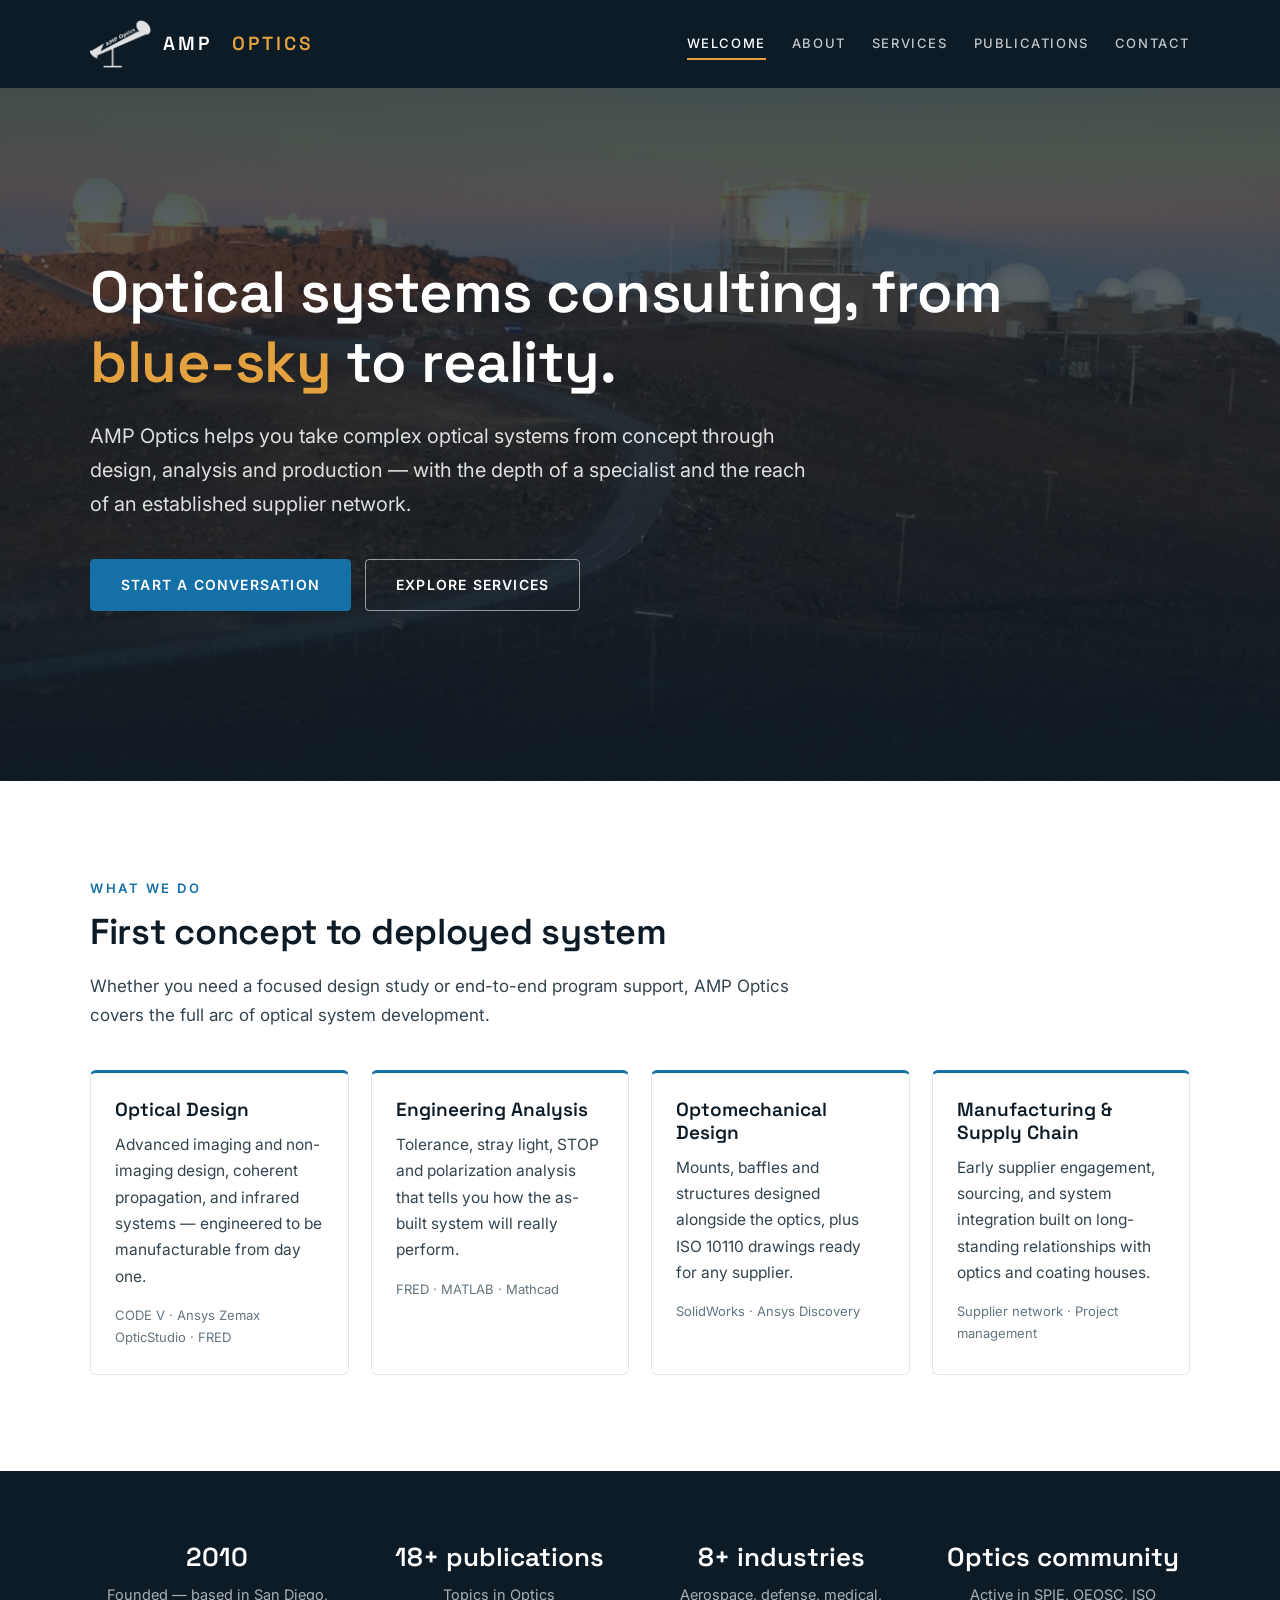
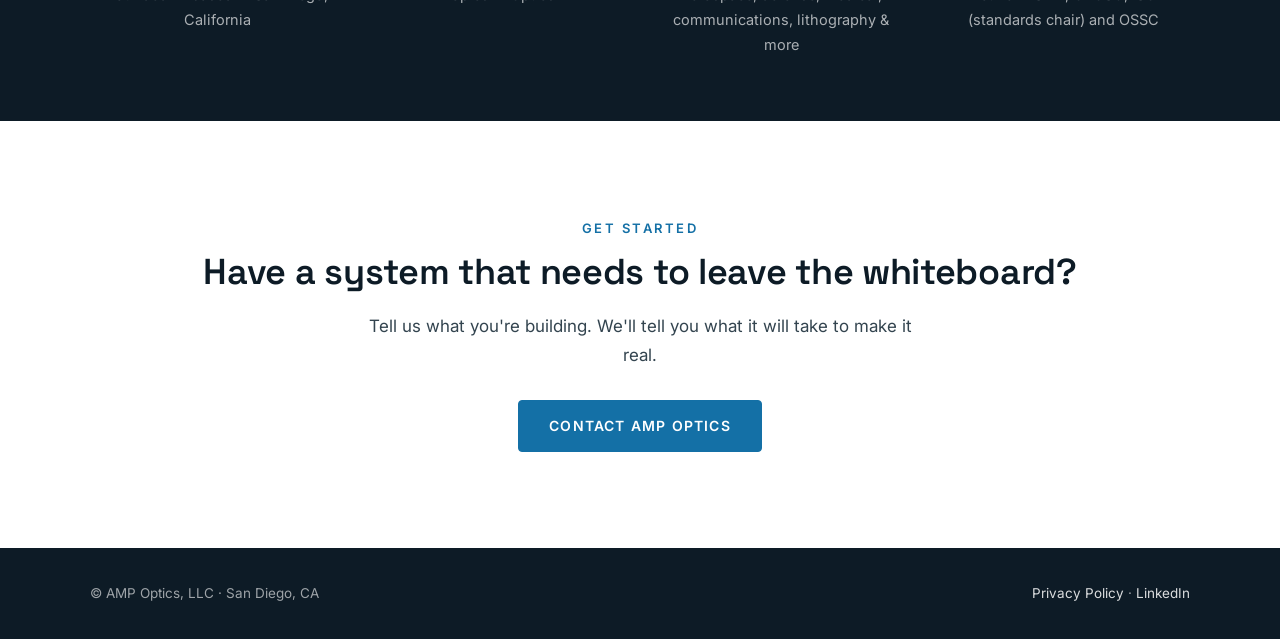
==== index.html @ 13686db1 "Logo lockup in header, homepage strip revisions, About heading - Header brand is now a lockup: logo " ====
<!DOCTYPE html>
<html lang="en">
<head>
  <meta charset="utf-8">
  <meta name="viewport" content="width=device-width, initial-scale=1">
  <title>AMP Optics — Optical Systems Consulting | Blue-Sky to Reality</title>
  <meta name="description" content="AMP Optics, LLC is a San Diego optical engineering consultancy taking complex optical systems from concept through design, analysis and production. Founded 2010.">
  <link rel="canonical" href="https://www.amp-optics.com/">
  <meta property="og:type" content="website">
  <meta property="og:title" content="AMP Optics — Optical Systems Consulting">
  <meta property="og:description" content="Optical design and analysis consulting, from blue-sky concept to production reality.">
  <meta property="og:url" content="https://www.amp-optics.com/">
  <meta property="og:image" content="https://www.amp-optics.com/assets/hero.jpg">
  <link rel="icon" href="/assets/favicon.ico">
  <link rel="preconnect" href="https://fonts.googleapis.com">
  <link rel="preconnect" href="https://fonts.gstatic.com" crossorigin>
  <link href="https://fonts.googleapis.com/css2?family=Inter:wght@400;500;600&family=Space+Grotesk:wght@500;600&display=swap" rel="stylesheet">
  <link rel="stylesheet" href="/assets/style.css?v=3">
  <script type="application/ld+json">
  {
    "@context": "https://schema.org",
    "@type": "ProfessionalService",
    "name": "AMP Optics, LLC",
    "url": "https://www.amp-optics.com/",
    "description": "Optical systems design and analysis consultancy — optical design, tolerance and stray light analysis, STOP analysis, optomechanical design, and manufacturing support.",
    "foundingDate": "2010",
    "areaServed": "United States",
    "address": { "@type": "PostalAddress", "addressLocality": "San Diego", "addressRegion": "CA", "addressCountry": "US" },
    "sameAs": ["https://www.linkedin.com/in/adam-phenis-612ab2/"]
  }
  </script>
</head>
<body>
  <header>
    <div class="header-inner">
      <a class="wordmark" href="/"><img src="/assets/logo-white.png" alt="">AMP<span>&nbsp;Optics</span></a>
      <nav>
        <a href="/" class="active">Welcome</a>
        <a href="/about-us/">About</a>
        <a href="/services/">Services</a>
        <a href="/publications/">Publications</a>
        <a href="/contact-us/">Contact</a>
      </nav>
    </div>
  </header>

  <div class="hero">
    <div class="hero-inner">
      <h1>Optical systems consulting, from <em>blue&#8209;sky</em> to reality.</h1>
      <p>AMP Optics helps you take complex optical systems from concept through design, analysis and production — with the depth of a specialist and the reach of an established supplier network.</p>
      <div class="hero-cta">
        <a class="btn btn-primary" href="/contact-us/">Start a conversation</a>
        <a class="btn btn-ghost" href="/services/">Explore services</a>
      </div>
    </div>
  </div>

  <section>
    <div class="section-inner">
      <span class="kicker">What we do</span>
      <h2>First concept to deployed system</h2>
      <p style="max-width:44em">Whether you need a focused design study or end-to-end program support, AMP Optics covers the full arc of optical system development.</p>
      <div class="card-grid">
        <div class="card">
          <h3>Optical Design</h3>
          <p>Advanced imaging and non-imaging design, coherent propagation, and infrared systems — engineered to be manufacturable from day one.</p>
          <span class="tools">CODE V · Ansys Zemax OpticStudio · FRED</span>
        </div>
        <div class="card">
          <h3>Engineering Analysis</h3>
          <p>Tolerance, stray light, STOP and polarization analysis that tells you how the as-built system will really perform.</p>
          <span class="tools">FRED · MATLAB · Mathcad</span>
        </div>
        <div class="card">
          <h3>Optomechanical Design</h3>
          <p>Mounts, baffles and structures designed alongside the optics, plus ISO 10110 drawings ready for any supplier.</p>
          <span class="tools">SolidWorks · Ansys Discovery</span>
        </div>
        <div class="card">
          <h3>Manufacturing &amp; Supply Chain</h3>
          <p>Early supplier engagement, sourcing, and system integration built on long-standing relationships with optics and coating houses.</p>
          <span class="tools">Supplier network · Project management</span>
        </div>
      </div>
    </div>
  </section>

  <div class="strip">
    <div class="section-inner">
      <div class="stat"><b>2010</b>Founded &mdash; based in San Diego, California</div>
      <a class="stat" href="/publications/"><b>18+ publications</b>Topics in Optics</a>
      <div class="stat"><b>8+ industries</b>Aerospace, defense, medical, communications, lithography &amp; more</div>
      <div class="stat"><b>Optics community</b>Active in SPIE, OEOSC, ISO (standards chair) and OSSC</div>
    </div>
  </div>

  <section class="cta-band">
    <div class="section-inner">
      <span class="kicker">Get started</span>
      <h2>Have a system that needs to leave the whiteboard?</h2>
      <p>Tell us what you're building. We'll tell you what it will take to make it real.</p>
      <a class="btn btn-primary" href="/contact-us/">Contact AMP Optics</a>
    </div>
  </section>

  <footer>
    <div class="footer-inner">
      <span>&copy; AMP Optics, LLC &middot; San Diego, CA</span>
      <span><a href="/privacy/">Privacy Policy</a> &middot; <a href="https://www.linkedin.com/in/adam-phenis-612ab2/" rel="noopener">LinkedIn</a></span>
    </div>
  </footer>
</body>
</html>
---- assets/style.css ----
/* AMP Optics — 2026 refresh
   Space Grotesk headings / Inter body, dark hero, light content pages. */

:root {
  --ink: #0d1b26;        /* near-black navy — headers, footer, hero base */
  --ink-soft: #22384a;
  --paper: #ffffff;
  --paper-alt: #f4f7f9;
  --body: #33444f;
  --muted: #64757f;
  --accent: #1470a6;     /* heritage blue, refined */
  --accent-dark: #0e5580;
  --amber: #e3a13f;      /* sunset accent, used sparingly */
  --line: #e2e8ec;
}

* { margin: 0; padding: 0; box-sizing: border-box; }

html { scroll-behavior: smooth; -webkit-text-size-adjust: 100%; }

body {
  font-family: 'Inter', 'Helvetica Neue', Arial, sans-serif;
  font-weight: 400;
  font-size: 17px;
  color: var(--body);
  background: var(--paper);
  line-height: 1.7;
  display: flex;
  flex-direction: column;
  min-height: 100vh;
}

h1, h2, h3, .wordmark {
  font-family: 'Space Grotesk', 'Inter', sans-serif;
  color: var(--ink);
  line-height: 1.2;
}

/* ---------- Header / nav ---------- */

header {
  background: var(--ink);
  padding: 0 clamp(20px, 5vw, 56px);
}

.header-inner {
  max-width: 1100px;
  margin: 0 auto;
  display: flex;
  align-items: center;
  justify-content: space-between;
  flex-wrap: wrap;
  gap: 8px 24px;
  padding: 20px 0;
}

.wordmark {
  display: flex;
  align-items: center;
  gap: 12px;
  text-decoration: none;
  white-space: nowrap;
  color: #fff;
  font-size: 19px;
  font-weight: 600;
  letter-spacing: 3px;
  text-transform: uppercase;
}

.wordmark img {
  height: 48px;
  width: auto;
  display: block;
}

.wordmark span { color: var(--amber); }

nav {
  display: flex;
  flex-wrap: wrap;
  gap: 4px 26px;
}

nav a {
  color: rgba(255, 255, 255, 0.75);
  text-decoration: none;
  font-size: 13px;
  font-weight: 500;
  letter-spacing: 1.6px;
  text-transform: uppercase;
  padding: 4px 0;
  border-bottom: 2px solid transparent;
  transition: color 0.15s ease, border-color 0.15s ease;
}

nav a:hover { color: #fff; }
nav a.active { color: #fff; border-bottom-color: var(--amber); }

/* ---------- Hero (homepage) ---------- */

.hero {
  background:
    linear-gradient(180deg, rgba(13, 27, 38, 0.78) 0%, rgba(13, 27, 38, 0.55) 55%, rgba(13, 27, 38, 0.82) 100%),
    url('hero.jpg') center 35% / cover no-repeat;
  padding: clamp(90px, 14vw, 170px) clamp(20px, 5vw, 56px);
}

.hero-inner { max-width: 1100px; margin: 0 auto; }

.hero h1 {
  color: #fff;
  font-size: clamp(34px, 5.2vw, 58px);
  font-weight: 600;
  max-width: 17em;
  letter-spacing: -0.5px;
}

.hero h1 em {
  font-style: normal;
  color: var(--amber);
}

.hero p {
  color: rgba(255, 255, 255, 0.85);
  font-size: clamp(17px, 2vw, 20px);
  max-width: 36em;
  margin-top: 22px;
}

.hero-cta { margin-top: 38px; display: flex; flex-wrap: wrap; gap: 14px; }

.btn {
  display: inline-block;
  padding: 13px 30px;
  border-radius: 4px;
  font-size: 14px;
  font-weight: 600;
  letter-spacing: 1.2px;
  text-transform: uppercase;
  text-decoration: none;
  transition: background 0.15s ease, color 0.15s ease, border-color 0.15s ease;
}

.btn-primary { background: var(--accent); color: #fff; border: 1px solid var(--accent); }
.btn-primary:hover { background: var(--accent-dark); border-color: var(--accent-dark); }

.btn-ghost { background: transparent; color: #fff; border: 1px solid rgba(255, 255, 255, 0.55); }
.btn-ghost:hover { border-color: #fff; }

/* ---------- Sections ---------- */

section { padding: clamp(56px, 8vw, 96px) clamp(20px, 5vw, 56px); }

.section-inner { max-width: 1100px; margin: 0 auto; }

.section-alt { background: var(--paper-alt); }

.kicker {
  display: block;
  font-size: 13px;
  font-weight: 600;
  letter-spacing: 2.5px;
  text-transform: uppercase;
  color: var(--accent);
  margin-bottom: 12px;
}

section h2 {
  font-size: clamp(26px, 3.4vw, 36px);
  font-weight: 600;
  margin-bottom: 18px;
  letter-spacing: -0.3px;
}

.card-grid {
  display: grid;
  grid-template-columns: repeat(auto-fit, minmax(230px, 1fr));
  gap: 22px;
  margin-top: 40px;
}

.card {
  background: var(--paper);
  border: 1px solid var(--line);
  border-top: 3px solid var(--accent);
  border-radius: 6px;
  padding: 26px 24px;
}

.card h3 { font-size: 19px; font-weight: 600; margin-bottom: 10px; }

.card p { font-size: 15.5px; color: var(--body); }

.card .tools {
  display: block;
  margin-top: 14px;
  font-size: 13px;
  color: var(--muted);
}

/* Credibility strip */

.strip {
  background: var(--ink);
  padding: clamp(40px, 6vw, 64px) clamp(20px, 5vw, 56px);
}

.strip .section-inner {
  display: grid;
  grid-template-columns: repeat(auto-fit, minmax(200px, 1fr));
  gap: 28px;
  text-align: center;
}

.strip .stat b {
  display: block;
  font-family: 'Space Grotesk', sans-serif;
  font-size: 26px;
  font-weight: 600;
  color: #fff;
  margin-bottom: 4px;
}

.strip .stat {
  color: rgba(255, 255, 255, 0.65);
  font-size: 14.5px;
}

.strip a.stat { text-decoration: none; transition: color 0.15s ease; }
.strip a.stat:hover { color: rgba(255, 255, 255, 0.9); }
.strip a.stat:hover b { text-decoration: underline; text-underline-offset: 4px; }

/* CTA band */

.cta-band { text-align: center; }

.cta-band p { max-width: 34em; margin: 0 auto 30px; }

/* ---------- Content pages ---------- */

.page-head {
  background: var(--ink);
  padding: clamp(44px, 7vw, 80px) clamp(20px, 5vw, 56px);
}

.page-head .section-inner { max-width: 820px; }

.contact-head .section-inner {
  max-width: 1000px;
  display: flex;
  align-items: center;
  justify-content: space-between;
  gap: 24px;
}

.contact-head .head-text { max-width: 38em; }

.contact-head .head-art { flex: 0 0 auto; }

.contact-head .head-art svg { display: block; width: 220px; height: auto; }

@media (max-width: 720px) {
  .contact-head .head-art { display: none; }
}

.page-head h1 {
  color: #fff;
  font-size: clamp(30px, 4.4vw, 46px);
  font-weight: 600;
  letter-spacing: -0.4px;
}

.page-head p {
  color: rgba(255, 255, 255, 0.75);
  margin-top: 12px;
  max-width: 38em;
}

main.content {
  flex: 1;
  width: 100%;
  max-width: 820px;
  margin: 0 auto;
  padding: clamp(44px, 6vw, 72px) 24px;
}

main.content h2 {
  font-size: 24px;
  font-weight: 600;
  margin: 40px 0 14px;
}

main.content h2:first-child { margin-top: 0; }

main.content p { margin-bottom: 18px; }

main.content ul { margin: 0 0 18px 22px; }

main.content li { margin-bottom: 9px; }

main.content a { color: var(--accent); text-underline-offset: 3px; }
main.content a:hover { color: var(--accent-dark); }

blockquote {
  margin: 34px 0;
  padding: 24px 28px;
  background: var(--paper-alt);
  border-left: 4px solid var(--amber);
  border-radius: 0 6px 6px 0;
}

blockquote p {
  font-size: 18px;
  font-style: italic;
  color: var(--ink-soft);
  margin-bottom: 10px;
}

blockquote cite {
  font-style: normal;
  font-size: 14.5px;
  color: var(--muted);
}

/* Services */

.svc { margin-bottom: 36px; }

.svc h2 { margin-bottom: 8px; }

.svc .tools { font-size: 14px; color: var(--muted); margin-top: 6px; }

.brochures {
  margin-top: 44px;
  padding: 22px;
  background: var(--paper-alt);
  border: 1px solid var(--line);
  border-radius: 6px;
  text-align: center;
}

/* Publications */

.pub-list { list-style: none; margin-left: 0 !important; }

.pub-list li {
  border-left: 3px solid var(--accent);
  padding: 2px 0 2px 18px;
  margin-bottom: 22px;
}

.pub-list li a { text-decoration: none; }
.pub-list li a:hover { text-decoration: underline; }

.pub-year {
  display: inline-block;
  font-size: 12.5px;
  font-weight: 600;
  letter-spacing: 1px;
  color: var(--muted);
  margin-bottom: 2px;
}

/* ---------- Contact form ---------- */

form { max-width: 560px; }

.field { margin-bottom: 22px; }

.field-row { display: flex; gap: 16px; }

.field-row .field { flex: 1; }

label {
  display: block;
  font-size: 13px;
  font-weight: 600;
  letter-spacing: 0.4px;
  margin-bottom: 6px;
  color: var(--ink);
}

label .req { color: var(--muted); font-weight: 400; }

input, textarea {
  width: 100%;
  padding: 11px 13px;
  font-family: inherit;
  font-size: 16px;
  color: var(--ink);
  background: #fff;
  border: 1px solid #c6d0d7;
  border-radius: 4px;
  transition: border-color 0.15s ease, box-shadow 0.15s ease;
}

input:focus, textarea:focus {
  outline: none;
  border-color: var(--accent);
  box-shadow: 0 0 0 3px rgba(20, 112, 166, 0.15);
}

textarea { min-height: 150px; resize: vertical; }

button {
  padding: 13px 38px;
  font-family: inherit;
  font-size: 14px;
  font-weight: 600;
  letter-spacing: 1.2px;
  text-transform: uppercase;
  color: #fff;
  background: var(--accent);
  border: none;
  border-radius: 4px;
  cursor: pointer;
  transition: background 0.15s ease;
}

button:hover { background: var(--accent-dark); }

.form-status { margin-top: 16px; min-height: 1.5em; color: var(--ink); font-weight: 500; }

/* ---------- Footer ---------- */

footer {
  background: var(--ink);
  margin-top: auto;
  padding: 34px clamp(20px, 5vw, 56px);
}

.footer-inner {
  max-width: 1100px;
  margin: 0 auto;
  display: flex;
  flex-wrap: wrap;
  align-items: center;
  justify-content: space-between;
  gap: 10px 24px;
  font-size: 13.5px;
  color: rgba(255, 255, 255, 0.6);
}

footer a {
  color: rgba(255, 255, 255, 0.85);
  text-decoration: none;
}

footer a:hover { color: #fff; text-decoration: underline; }

@media (max-width: 560px) {
  .field-row { flex-direction: column; gap: 0; }
  .header-inner { justify-content: center; }
  nav { justify-content: center; }
  .footer-inner { justify-content: center; text-align: center; }
}
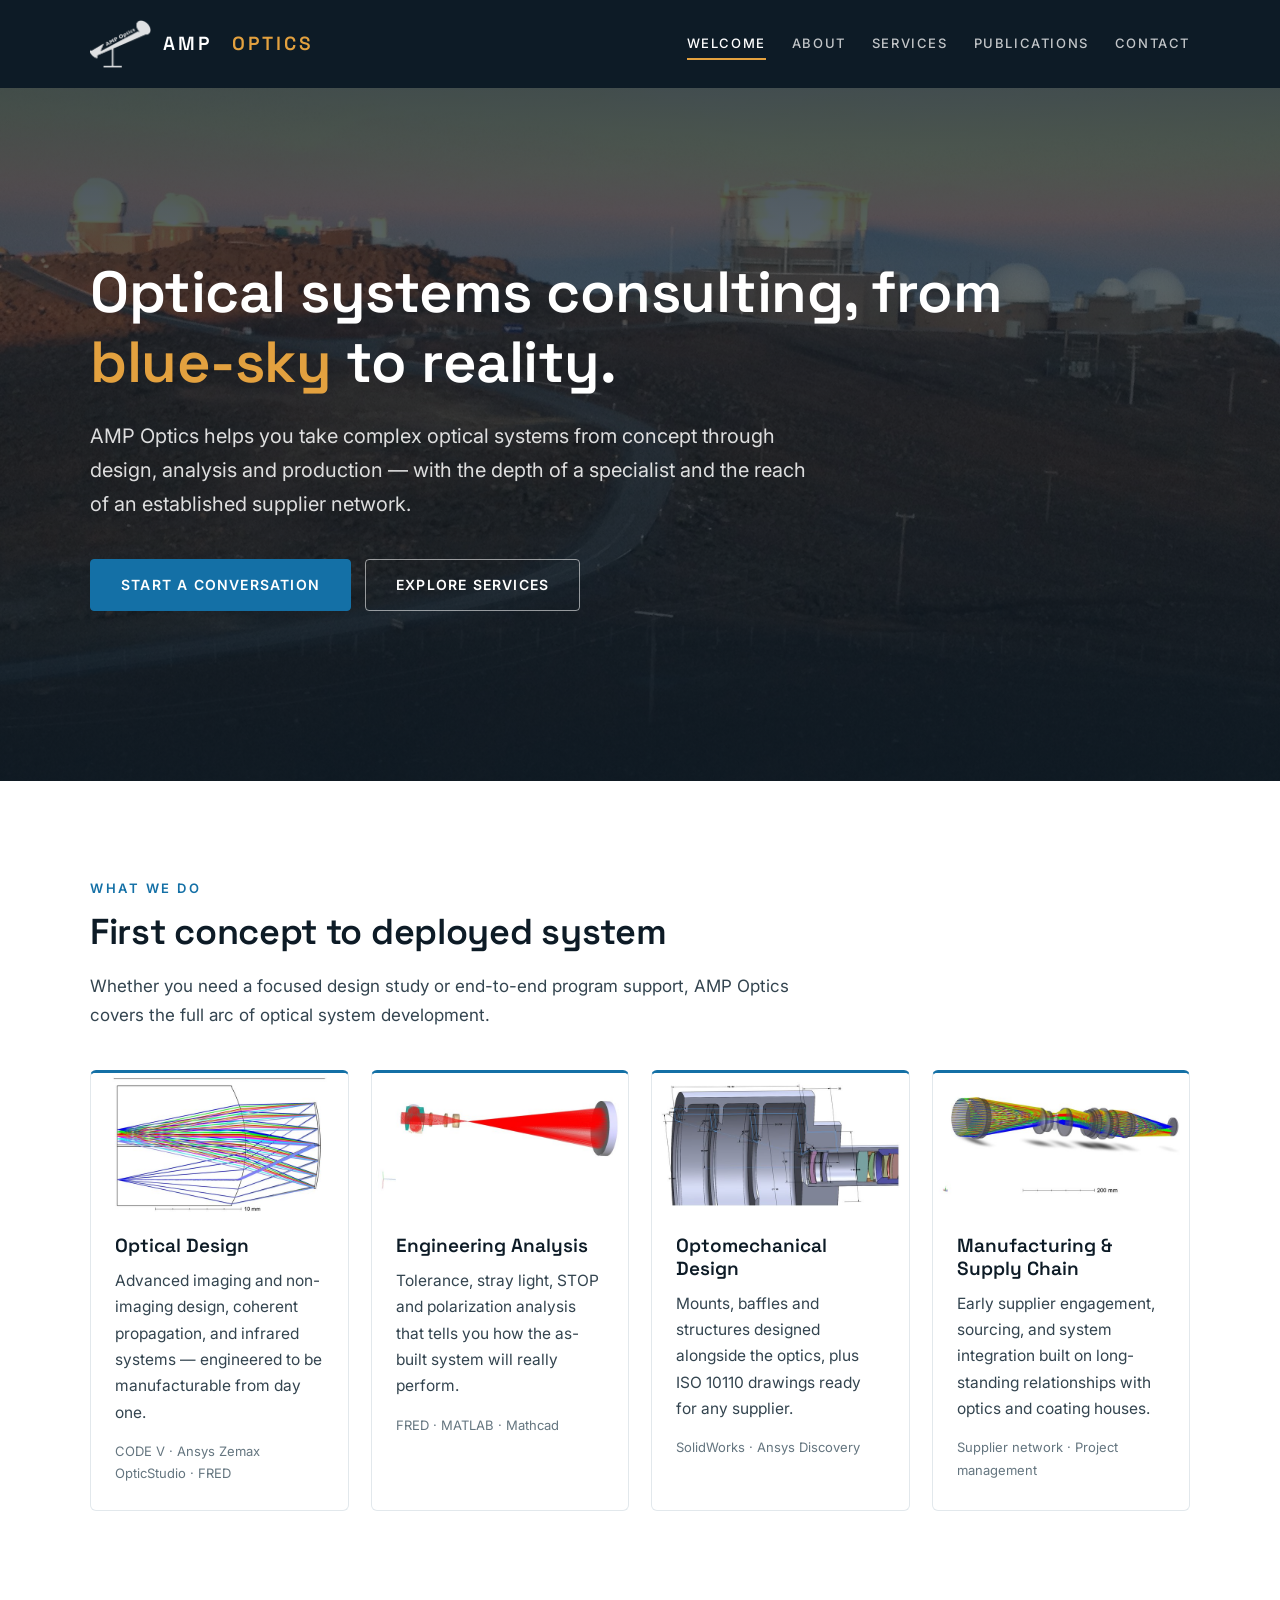
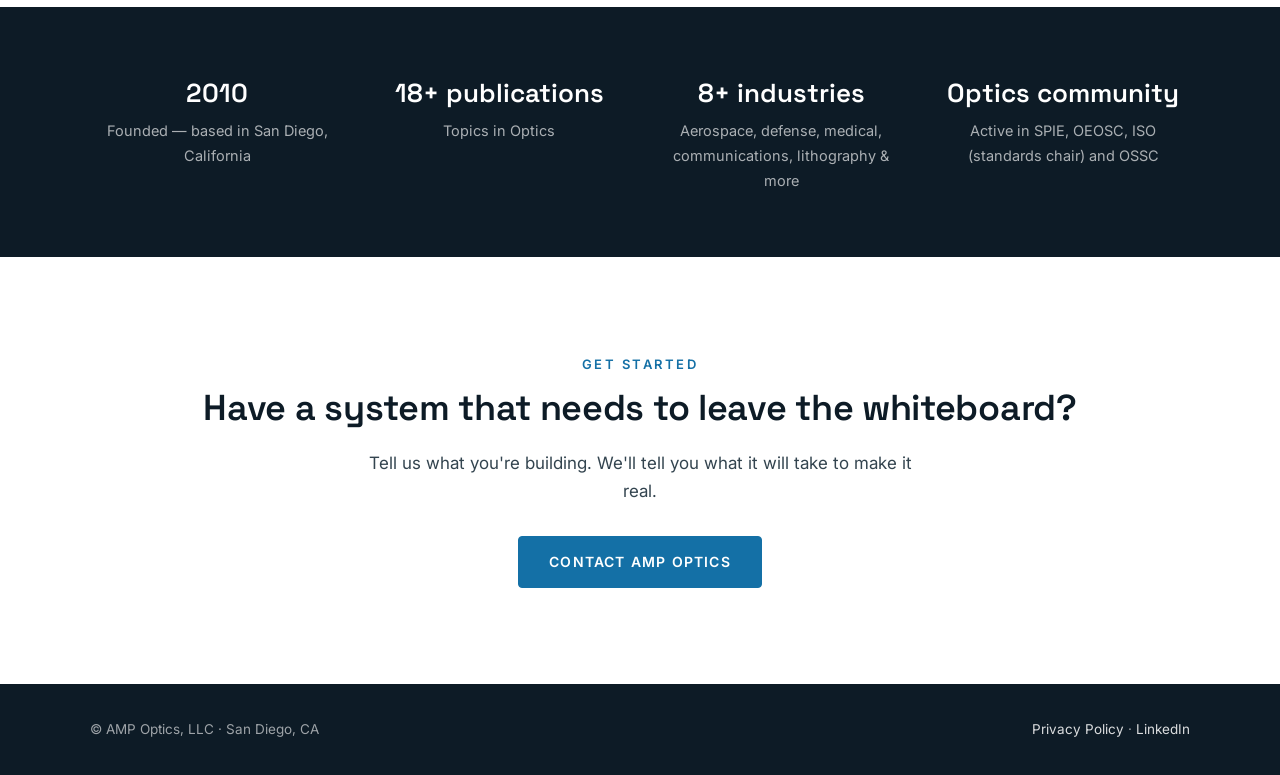
==== commit dd13cc01: "Add images to homepage cards and About page; trim two Services captions Homepage: each capability ca" ====
--- a/index.html
+++ b/index.html
@@ -15,7 +15,7 @@
   <link rel="preconnect" href="https://fonts.googleapis.com">
   <link rel="preconnect" href="https://fonts.gstatic.com" crossorigin>
   <link href="https://fonts.googleapis.com/css2?family=Inter:wght@400;500;600&family=Space+Grotesk:wght@500;600&display=swap" rel="stylesheet">
-  <link rel="stylesheet" href="/assets/style.css?v=3">
+  <link rel="stylesheet" href="/assets/style.css?v=7">
   <script type="application/ld+json">
   {
     "@context": "https://schema.org",
@@ -24,9 +24,36 @@
     "url": "https://www.amp-optics.com/",
     "description": "Optical systems design and analysis consultancy — optical design, tolerance and stray light analysis, STOP analysis, optomechanical design, and manufacturing support.",
     "foundingDate": "2010",
-    "areaServed": "United States",
+    "areaServed": { "@type": "Country", "name": "United States" },
     "address": { "@type": "PostalAddress", "addressLocality": "San Diego", "addressRegion": "CA", "addressCountry": "US" },
-    "sameAs": ["https://www.linkedin.com/in/adam-phenis-612ab2/"]
+    "sameAs": ["https://www.linkedin.com/in/adam-phenis-612ab2/"],
+    "knowsAbout": [
+      "Optical design",
+      "Optical engineering",
+      "Tolerance analysis",
+      "Stray light analysis",
+      "STOP analysis",
+      "Polarization analysis",
+      "Optomechanical design",
+      "Infrared optical materials",
+      "Hyperspectral imaging",
+      "Free-space optical communication",
+      "LiDAR optical design",
+      "ISO 10110",
+      "Zemax OpticStudio",
+      "CODE V",
+      "FRED"
+    ],
+    "hasOfferCatalog": {
+      "@type": "OfferCatalog",
+      "name": "Optical engineering services",
+      "itemListElement": [
+        { "@type": "Offer", "itemOffered": { "@type": "Service", "name": "Optical Design", "description": "Imaging and non-imaging optical system design, coherent propagation and infrared systems, engineered for manufacturability." } },
+        { "@type": "Offer", "itemOffered": { "@type": "Service", "name": "Engineering Analysis", "description": "Tolerance, stray light, structural-thermal-optical performance (STOP) and polarization analysis." } },
+        { "@type": "Offer", "itemOffered": { "@type": "Service", "name": "Optomechanical Design", "description": "Mounts, housings and baffles designed alongside the optics, plus ISO 10110 optical drawings." } },
+        { "@type": "Offer", "itemOffered": { "@type": "Service", "name": "Manufacturing and Supply Chain Support", "description": "Supplier selection and management, coating consultation, system integration and validation." } }
+      ]
+    }
   }
   </script>
 </head>
@@ -62,21 +89,25 @@
       <p style="max-width:44em">Whether you need a focused design study or end-to-end program support, AMP Optics covers the full arc of optical system development.</p>
       <div class="card-grid">
         <div class="card">
+          <img src="/assets/card-design.jpg" alt="Ray trace through a Dyson relay, with rays from multiple field points colour-coded through the optics." loading="lazy">
           <h3>Optical Design</h3>
           <p>Advanced imaging and non-imaging design, coherent propagation, and infrared systems — engineered to be manufacturable from day one.</p>
           <span class="tools">CODE V · Ansys Zemax OpticStudio · FRED</span>
         </div>
         <div class="card">
+          <img src="/assets/card-analysis.jpg" alt="Interferometer model with a red laser beam expanding onto a test optic." loading="lazy">
           <h3>Engineering Analysis</h3>
           <p>Tolerance, stray light, STOP and polarization analysis that tells you how the as-built system will really perform.</p>
           <span class="tools">FRED · MATLAB · Mathcad</span>
         </div>
         <div class="card">
+          <img src="/assets/card-optomech.jpg" alt="Dimensioned CAD section of a baffled lens housing with the optical elements seated inside." loading="lazy">
           <h3>Optomechanical Design</h3>
           <p>Mounts, baffles and structures designed alongside the optics, plus ISO 10110 drawings ready for any supplier.</p>
           <span class="tools">SolidWorks · Ansys Discovery</span>
         </div>
         <div class="card">
+          <img src="/assets/card-manufacturing.jpg" alt="Shaded three-dimensional model of a multi-element optical system with polychromatic rays traced through it." loading="lazy">
           <h3>Manufacturing &amp; Supply Chain</h3>
           <p>Early supplier engagement, sourcing, and system integration built on long-standing relationships with optics and coating houses.</p>
           <span class="tools">Supplier network · Project management</span>
--- a/assets/style.css
+++ b/assets/style.css
@@ -187,6 +187,16 @@
   padding: 26px 24px;
 }
 
+/* Full-bleed image at the top of a capability card. Negative margins pull it
+   out to the card edges, past the 26px/24px padding. */
+.card img {
+  display: block;
+  width: calc(100% + 48px);
+  height: auto;
+  margin: -26px -24px 18px;
+  border-radius: 4px 4px 0 0;
+}
+
 .card h3 { font-size: 19px; font-weight: 600; margin-bottom: 10px; }
 
 .card p { font-size: 15.5px; color: var(--body); }
@@ -244,6 +254,46 @@
 }
 
 .page-head .section-inner { max-width: 820px; }
+
+/* Publications header: antique optics texts behind the heading.
+   Gradient is weighted darker on the left, where the text sits, so the
+   spines stay visible on the right without hurting contrast. */
+.pub-head {
+  background-color: var(--ink);
+  background-image:
+    linear-gradient(90deg, rgba(13, 27, 38, 0.93) 0%, rgba(13, 27, 38, 0.86) 40%, rgba(13, 27, 38, 0.66) 100%),
+    url('publications-header.jpg');
+  background-size: cover;
+  /* Sit high in the frame so the tops of the books are visible rather than
+     cropped mid-spine. Measured contrast stays above WCAG AA here. */
+  background-position: center 12%;
+  background-repeat: no-repeat;
+}
+
+@media (max-width: 700px) {
+  /* Narrow screens crop the image hard; darken further so text still reads. */
+  .pub-head {
+    background-image:
+      linear-gradient(rgba(13, 27, 38, 0.90), rgba(13, 27, 38, 0.90)),
+      url('publications-header.jpg');
+  }
+}
+
+.head-credit {
+  margin-top: 14px;
+  font-size: 13px;
+  letter-spacing: 0.3px;
+  color: rgba(255, 255, 255, 0.72);
+}
+
+.head-credit a {
+  color: rgba(255, 255, 255, 0.85);
+  text-decoration: underline;
+  text-underline-offset: 2px;
+  text-decoration-color: rgba(255, 255, 255, 0.4);
+}
+
+.head-credit a:hover { color: #fff; text-decoration-color: #fff; }
 
 .contact-head .section-inner {
   max-width: 1000px;
@@ -301,6 +351,16 @@
 main.content a { color: var(--accent); text-underline-offset: 3px; }
 main.content a:hover { color: var(--accent-dark); }
 
+.wide-figure { margin: 32px 0; }
+
+.wide-figure img {
+  display: block;
+  width: 100%;
+  height: auto;
+  border: 1px solid var(--line);
+  border-radius: 6px;
+}
+
 blockquote {
   margin: 34px 0;
   padding: 24px 28px;
@@ -329,6 +389,32 @@
 .svc h2 { margin-bottom: 8px; }
 
 .svc .tools { font-size: 14px; color: var(--muted); margin-top: 6px; }
+
+.svc figure {
+  margin: 20px 0 0;
+  text-align: center;
+}
+
+/* Renders vary in aspect: wide ones fill the column, the near-square one is
+   capped by height so it doesn't dominate the section. */
+.svc figure img {
+  display: block;
+  margin: 0 auto;
+  max-width: 100%;
+  max-height: 440px;
+  width: auto;
+  height: auto;
+  border: 1px solid var(--line);
+  border-radius: 6px;
+}
+
+.svc figcaption {
+  margin-top: 10px;
+  font-size: 13.5px;
+  line-height: 1.5;
+  color: var(--muted);
+  text-align: left;
+}
 
 .brochures {
   margin-top: 44px;
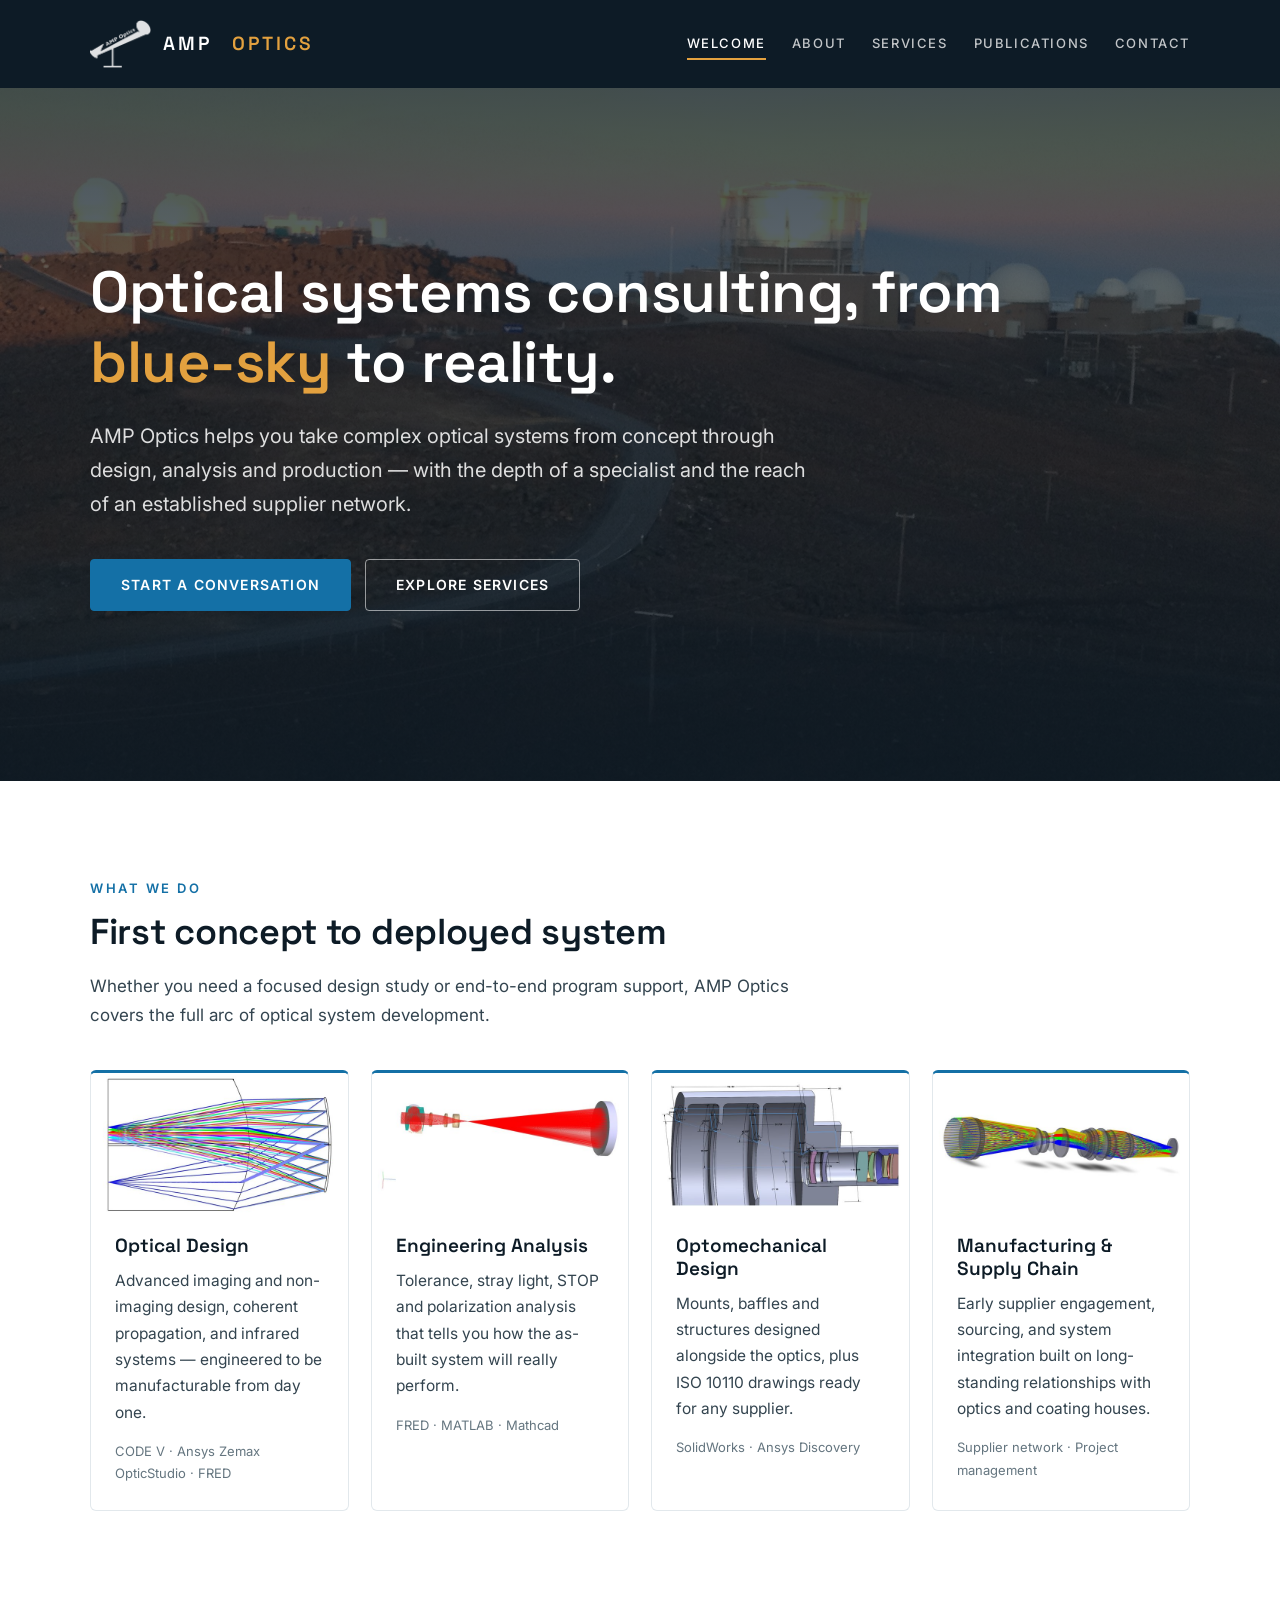
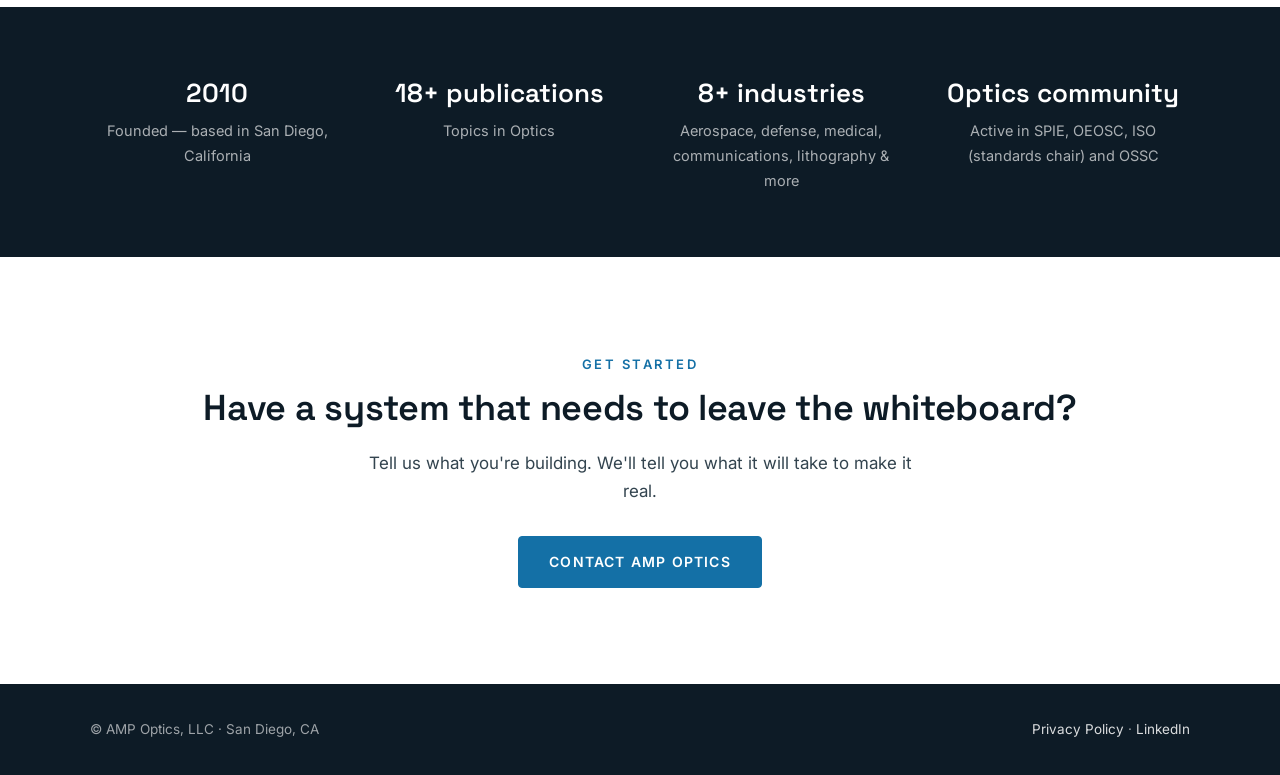
==== commit 320c012c: "Swap in dimension-free renders; drop Services captions; add two more Homepage cards now use the scal" ====
--- a/index.html
+++ b/index.html
@@ -15,7 +15,7 @@
   <link rel="preconnect" href="https://fonts.googleapis.com">
   <link rel="preconnect" href="https://fonts.gstatic.com" crossorigin>
   <link href="https://fonts.googleapis.com/css2?family=Inter:wght@400;500;600&family=Space+Grotesk:wght@500;600&display=swap" rel="stylesheet">
-  <link rel="stylesheet" href="/assets/style.css?v=7">
+  <link rel="stylesheet" href="/assets/style.css?v=8">
   <script type="application/ld+json">
   {
     "@context": "https://schema.org",
--- a/assets/style.css
+++ b/assets/style.css
@@ -351,6 +351,21 @@
 main.content a { color: var(--accent); text-underline-offset: 3px; }
 main.content a:hover { color: var(--accent-dark); }
 
+.work-grid {
+  display: grid;
+  grid-template-columns: repeat(auto-fit, minmax(270px, 1fr));
+  gap: 20px;
+  margin-top: 28px;
+}
+
+.work-grid img {
+  display: block;
+  width: 100%;
+  height: auto;
+  border: 1px solid var(--line);
+  border-radius: 6px;
+}
+
 .wide-figure { margin: 32px 0; }
 
 .wide-figure img {
